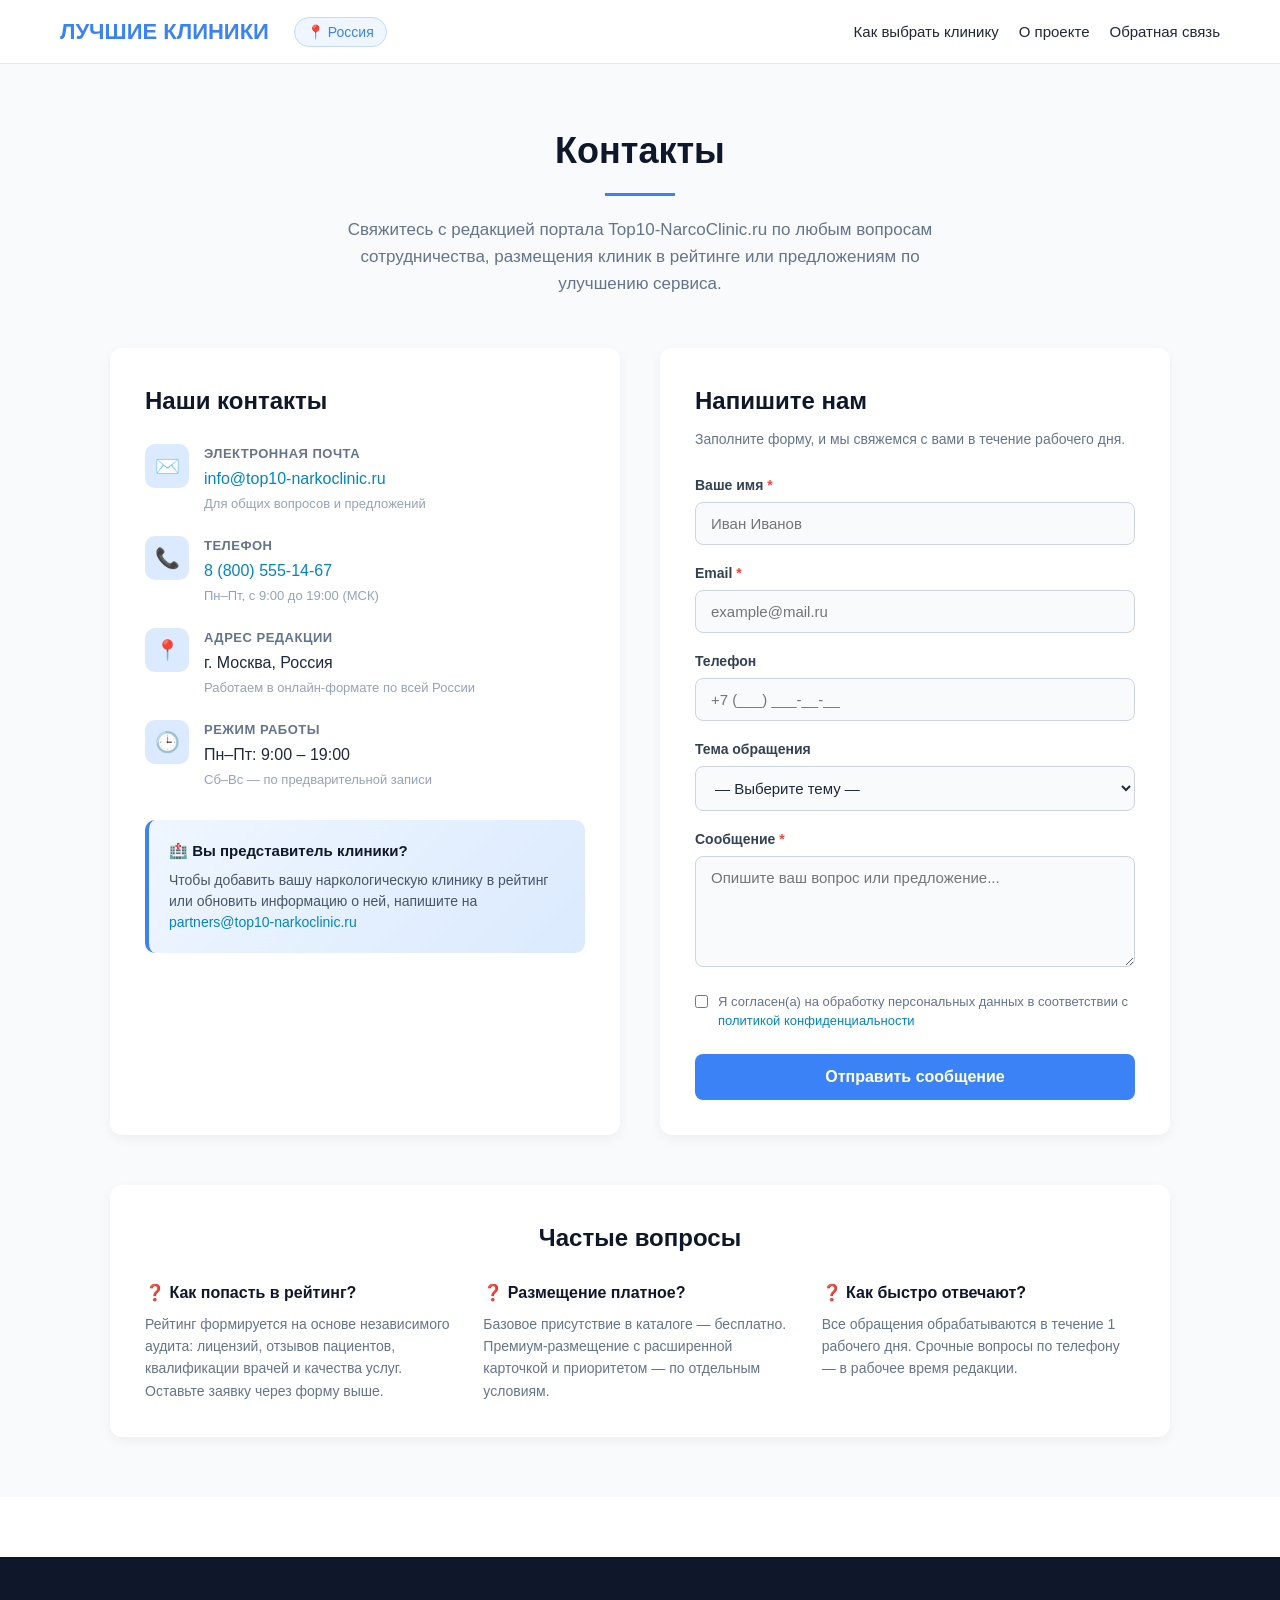
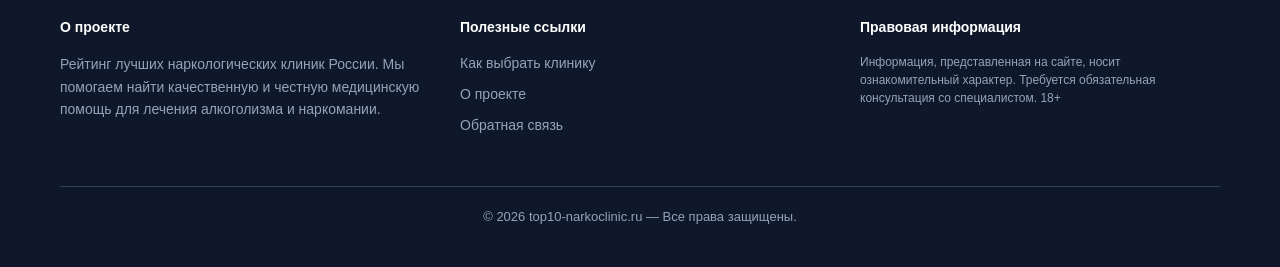
==== pages/contacts.html @ 5a18c391 "first commit" ====
<!DOCTYPE html>
<html lang="ru">

<head>
    <meta charset="UTF-8">
    <meta name="viewport" content="width=device-width, initial-scale=1, maximum-scale=1, user-scalable=0" />
    <link rel="canonical" href="https://top10-narkoclinic.ru/">
    <meta name="description"
        content="Ежегодно обновляемый независимый рейтинг наркологических центров и клиник в Москве. Честные оценки экспертов, реальные отзывы пациентов и актуальные цены на лечение зависимостей на портале Лучшие клиники.">
    <title>Рейтинг наркологических клиник России 2026: ТОП лучших центров на top10-narkoclinic.ru</title>
    <meta name="keywords"
        content="рейтинг наркологических клиник, лучшие наркологические центры, наркология россия отзывы цены">
    <link rel="apple-touch-icon" sizes="180x180" href="/assets/img/favicon/apple-touch-icon.png">
    <link rel="icon" type="image/png" sizes="32x32" href="/assets/img/favicon/favicon-32x32.png">
    <link rel="icon" type="image/png" sizes="16x16" href="/assets/img/favicon/favicon-16x16.png">
    <link rel="stylesheet" href="../style.css">

    <meta name="robots" content="noindex, nofollow" />
</head>

<body>

    <header class="header">
        <div class="header__wrapper">
            <div class="header__container">
                <a class="header__logo logo" href="../index.html">
                    <span class="logo__text"
                        style="font-weight: 800; text-transform: uppercase; color: #3b82f6; font-size: 22px;">Лучшие
                        Клиники</span>
                </a>
                <button class="header__city-button city__button">
                    <span>📍 Россия</span>
                </button>
            </div>
            <div class="header__menu">
                <nav class="header__links">
                    <ul class="header__links-list">
                        <li><a href="./kak-vibrat-kliniky.html">Как выбрать клинику</a></li>
                        <li><a href="./o-nas.html">О проекте</a></li>
                        <li><a href="./contacts.html">Обратная связь</a></li>
                    </ul>
                </nav>

            </div>
        </div>
    </header>


    <section style="padding: 60px 0; background-color: #f8fafc; font-family: sans-serif; color: #1e293b;">
        <div style="max-width: 1100px; margin: 0 auto; padding: 0 20px;">

            <!-- Заголовок страницы -->
            <div style="text-align: center; margin-bottom: 50px;">
                <h1 style="font-size: 36px; font-weight: 700; color: #0f172a; margin: 0 0 15px 0;">
                    Контакты
                </h1>
                <div style="width: 70px; height: 3px; background-color: #3b82f6; margin: 0 auto 20px;"></div>
                <p style="font-size: 17px; color: #64748b; max-width: 650px; margin: 0 auto; line-height: 1.6;">
                    Свяжитесь с редакцией портала Top10-NarcoClinic.ru по любым вопросам сотрудничества, размещения
                    клиник в
                    рейтинге или предложениям по улучшению сервиса.
                </p>
            </div>

            <div style="display: flex; flex-wrap: wrap; gap: 40px; align-items: stretch;">

                <!-- Левая колонка: контактная информация -->
                <div
                    style="flex: 1; min-width: 300px; background-color: #ffffff; border-radius: 12px; padding: 35px; box-shadow: 0 4px 12px rgba(0,0,0,0.05);">
                    <h2 style="font-size: 24px; font-weight: 700; color: #0f172a; margin: 0 0 25px 0;">
                        Наши контакты
                    </h2>

                    <div style="display: flex; flex-direction: column; gap: 22px;">

                        <!-- Email -->
                        <div style="display: flex; align-items: flex-start; gap: 15px;">
                            <div
                                style="flex: 0 0 44px; width: 44px; height: 44px; background-color: #dbeafe; border-radius: 10px; display: flex; align-items: center; justify-content: center; font-size: 20px;">
                                ✉️
                            </div>
                            <div>
                                <div
                                    style="font-size: 13px; color: #64748b; text-transform: uppercase; letter-spacing: 0.5px; margin-bottom: 4px; font-weight: 600;">
                                    Электронная почта
                                </div>
                                <a href="mailto:info@top10-narkoclinic.ru"
                                    style="color: #0284c7; text-decoration: none; font-size: 16px; font-weight: 500;">
                                    info@top10-narkoclinic.ru
                                </a>
                                <div style="font-size: 13px; color: #94a3b8; margin-top: 3px;">
                                    Для общих вопросов и предложений
                                </div>
                            </div>
                        </div>

                        <!-- Телефон -->
                        <div style="display: flex; align-items: flex-start; gap: 15px;">
                            <div
                                style="flex: 0 0 44px; width: 44px; height: 44px; background-color: #dbeafe; border-radius: 10px; display: flex; align-items: center; justify-content: center; font-size: 20px;">
                                📞
                            </div>
                            <div>
                                <div
                                    style="font-size: 13px; color: #64748b; text-transform: uppercase; letter-spacing: 0.5px; margin-bottom: 4px; font-weight: 600;">
                                    Телефон
                                </div>
                                <a href="tel:+78005551467"
                                    style="color: #0284c7; text-decoration: none; font-size: 16px; font-weight: 500;">
                                    8 (800) 555-14-67
                                </a>
                                <div style="font-size: 13px; color: #94a3b8; margin-top: 3px;">
                                    Пн–Пт, с 9:00 до 19:00 (МСК)
                                </div>
                            </div>
                        </div>

                        <!-- Адрес -->
                        <div style="display: flex; align-items: flex-start; gap: 15px;">
                            <div
                                style="flex: 0 0 44px; width: 44px; height: 44px; background-color: #dbeafe; border-radius: 10px; display: flex; align-items: center; justify-content: center; font-size: 20px;">
                                📍
                            </div>
                            <div>
                                <div
                                    style="font-size: 13px; color: #64748b; text-transform: uppercase; letter-spacing: 0.5px; margin-bottom: 4px; font-weight: 600;">
                                    Адрес редакции
                                </div>
                                <div style="color: #1e293b; font-size: 16px; font-weight: 500;">
                                    г. Москва, Россия
                                </div>
                                <div style="font-size: 13px; color: #94a3b8; margin-top: 3px;">
                                    Работаем в онлайн-формате по всей России
                                </div>
                            </div>
                        </div>

                        <!-- Режим работы -->
                        <div style="display: flex; align-items: flex-start; gap: 15px;">
                            <div
                                style="flex: 0 0 44px; width: 44px; height: 44px; background-color: #dbeafe; border-radius: 10px; display: flex; align-items: center; justify-content: center; font-size: 20px;">
                                🕒
                            </div>
                            <div>
                                <div
                                    style="font-size: 13px; color: #64748b; text-transform: uppercase; letter-spacing: 0.5px; margin-bottom: 4px; font-weight: 600;">
                                    Режим работы
                                </div>
                                <div style="color: #1e293b; font-size: 16px; font-weight: 500;">
                                    Пн–Пт: 9:00 – 19:00
                                </div>
                                <div style="font-size: 13px; color: #94a3b8; margin-top: 3px;">
                                    Сб–Вс — по предварительной записи
                                </div>
                            </div>
                        </div>

                    </div>

                    <!-- Блок для клиник -->
                    <div
                        style="margin-top: 30px; padding: 20px; background: linear-gradient(135deg, #eff6ff 0%, #dbeafe 100%); border-radius: 10px; border-left: 4px solid #3b82f6;">
                        <div style="font-size: 15px; font-weight: 600; color: #0f172a; margin-bottom: 8px;">
                            🏥 Вы представитель клиники?
                        </div>
                        <p style="font-size: 14px; color: #475569; margin: 0; line-height: 1.5;">
                            Чтобы добавить вашу наркологическую клинику в рейтинг или обновить информацию о ней,
                            напишите на
                            <a href="mailto:partners@top10-narkoclinic.ru"
                                style="color: #0284c7; text-decoration: none; font-weight: 500;">
                                partners@top10-narkoclinic.ru
                            </a>
                        </p>
                    </div>
                </div>

                <!-- Правая колонка: форма обратной связи -->
                <div
                    style="flex: 1; min-width: 300px; background-color: #ffffff; border-radius: 12px; padding: 35px; box-shadow: 0 4px 12px rgba(0,0,0,0.05);">
                    <h2 style="font-size: 24px; font-weight: 700; color: #0f172a; margin: 0 0 10px 0;">
                        Напишите нам
                    </h2>
                    <p style="font-size: 14px; color: #64748b; margin: 0 0 25px 0; line-height: 1.5;">
                        Заполните форму, и мы свяжемся с вами в течение рабочего дня.
                    </p>

                    <form action="#" method="post" style="display: flex; flex-direction: column; gap: 18px;">

                        <!-- Имя -->
                        <div>
                            <label for="contact-name"
                                style="display: block; font-size: 14px; font-weight: 600; color: #334155; margin-bottom: 6px;">
                                Ваше имя <span style="color: #ef4444;">*</span>
                            </label>
                            <input type="text" id="contact-name" name="name" required placeholder="Иван Иванов"
                                style="width: 100%; padding: 12px 15px; font-size: 15px; border: 1px solid #cbd5e1; border-radius: 8px; background-color: #f8fafc; color: #1e293b; outline: none; box-sizing: border-box; transition: border-color 0.2s;"
                                onfocus="this.style.borderColor='#3b82f6'; this.style.backgroundColor='#ffffff';"
                                onblur="this.style.borderColor='#cbd5e1'; this.style.backgroundColor='#f8fafc';">
                        </div>

                        <!-- Email -->
                        <div>
                            <label for="contact-email"
                                style="display: block; font-size: 14px; font-weight: 600; color: #334155; margin-bottom: 6px;">
                                Email <span style="color: #ef4444;">*</span>
                            </label>
                            <input type="email" id="contact-email" name="email" required placeholder="example@mail.ru"
                                style="width: 100%; padding: 12px 15px; font-size: 15px; border: 1px solid #cbd5e1; border-radius: 8px; background-color: #f8fafc; color: #1e293b; outline: none; box-sizing: border-box; transition: border-color 0.2s;"
                                onfocus="this.style.borderColor='#3b82f6'; this.style.backgroundColor='#ffffff';"
                                onblur="this.style.borderColor='#cbd5e1'; this.style.backgroundColor='#f8fafc';">
                        </div>

                        <!-- Телефон -->
                        <div>
                            <label for="contact-phone"
                                style="display: block; font-size: 14px; font-weight: 600; color: #334155; margin-bottom: 6px;">
                                Телефон
                            </label>
                            <input type="tel" id="contact-phone" name="phone" placeholder="+7 (___) ___-__-__"
                                style="width: 100%; padding: 12px 15px; font-size: 15px; border: 1px solid #cbd5e1; border-radius: 8px; background-color: #f8fafc; color: #1e293b; outline: none; box-sizing: border-box; transition: border-color 0.2s;"
                                onfocus="this.style.borderColor='#3b82f6'; this.style.backgroundColor='#ffffff';"
                                onblur="this.style.borderColor='#cbd5e1'; this.style.backgroundColor='#f8fafc';">
                        </div>

                        <!-- Тема -->
                        <div>
                            <label for="contact-subject"
                                style="display: block; font-size: 14px; font-weight: 600; color: #334155; margin-bottom: 6px;">
                                Тема обращения
                            </label>
                            <select id="contact-subject" name="subject"
                                style="width: 100%; padding: 12px 15px; font-size: 15px; border: 1px solid #cbd5e1; border-radius: 8px; background-color: #f8fafc; color: #1e293b; outline: none; box-sizing: border-box; cursor: pointer;">
                                <option value="">— Выберите тему —</option>
                                <option value="general">Общий вопрос</option>
                                <option value="clinic">Добавление клиники в рейтинг</option>
                                <option value="update">Обновление информации о клинике</option>
                                <option value="advertising">Реклама и сотрудничество</option>
                                <option value="complaint">Жалоба / ошибка на сайте</option>
                            </select>
                        </div>

                        <!-- Сообщение -->
                        <div>
                            <label for="contact-message"
                                style="display: block; font-size: 14px; font-weight: 600; color: #334155; margin-bottom: 6px;">
                                Сообщение <span style="color: #ef4444;">*</span>
                            </label>
                            <textarea id="contact-message" name="message" required rows="5"
                                placeholder="Опишите ваш вопрос или предложение..."
                                style="width: 100%; padding: 12px 15px; font-size: 15px; border: 1px solid #cbd5e1; border-radius: 8px; background-color: #f8fafc; color: #1e293b; outline: none; box-sizing: border-box; resize: vertical; font-family: inherit; transition: border-color 0.2s;"
                                onfocus="this.style.borderColor='#3b82f6'; this.style.backgroundColor='#ffffff';"
                                onblur="this.style.borderColor='#cbd5e1'; this.style.backgroundColor='#f8fafc';"></textarea>
                        </div>

                        <!-- Согласие -->
                        <label
                            style="display: flex; align-items: flex-start; gap: 10px; font-size: 13px; color: #64748b; line-height: 1.5; cursor: pointer;">
                            <input type="checkbox" required
                                style="margin-top: 3px; cursor: pointer; accent-color: #3b82f6;">
                            <span>
                                Я согласен(а) на обработку персональных данных в соответствии с
                                <a href="/privacy-policy/" style="color: #0284c7; text-decoration: none;">политикой
                                    конфиденциальности</a>
                            </span>
                        </label>

                        <!-- Кнопка отправки -->
                        <button type="submit"
                            style="padding: 14px 25px; background-color: #3b82f6; color: #ffffff; font-size: 16px; font-weight: 600; border: none; border-radius: 8px; cursor: pointer; transition: background-color 0.2s; margin-top: 5px;"
                            onmouseover="this.style.backgroundColor='#2563eb';"
                            onmouseout="this.style.backgroundColor='#3b82f6';">
                            Отправить сообщение
                        </button>

                    </form>
                </div>

            </div>

            <!-- FAQ-блок (небольшой) -->
            <div
                style="margin-top: 50px; background-color: #ffffff; border-radius: 12px; padding: 35px; box-shadow: 0 4px 12px rgba(0,0,0,0.05);">
                <h2 style="font-size: 24px; font-weight: 700; color: #0f172a; margin: 0 0 25px 0; text-align: center;">
                    Частые вопросы
                </h2>
                <div style="display: grid; grid-template-columns: repeat(auto-fit, minmax(280px, 1fr)); gap: 25px;">

                    <div>
                        <div style="font-size: 16px; font-weight: 600; color: #0f172a; margin-bottom: 8px;">
                            ❓ Как попасть в рейтинг?
                        </div>
                        <p style="font-size: 14px; color: #64748b; margin: 0; line-height: 1.6;">
                            Рейтинг формируется на основе независимого аудита: лицензий, отзывов пациентов, квалификации
                            врачей и качества услуг. Оставьте заявку через форму выше.
                        </p>
                    </div>

                    <div>
                        <div style="font-size: 16px; font-weight: 600; color: #0f172a; margin-bottom: 8px;">
                            ❓ Размещение платное?
                        </div>
                        <p style="font-size: 14px; color: #64748b; margin: 0; line-height: 1.6;">
                            Базовое присутствие в каталоге — бесплатно. Премиум-размещение с расширенной карточкой и
                            приоритетом — по отдельным условиям.
                        </p>
                    </div>

                    <div>
                        <div style="font-size: 16px; font-weight: 600; color: #0f172a; margin-bottom: 8px;">
                            ❓ Как быстро отвечают?
                        </div>
                        <p style="font-size: 14px; color: #64748b; margin: 0; line-height: 1.6;">
                            Все обращения обрабатываются в течение 1 рабочего дня. Срочные вопросы по телефону — в
                            рабочее
                            время редакции.
                        </p>
                    </div>

                </div>
            </div>

        </div>
    </section>




















    <footer class="footer">
        <div class="container">
            <div class="footer-grid">
                <div>
                    <h4>О проекте</h4>
                    <p style="line-height: 1.6;">Рейтинг лучших наркологических клиник России. Мы помогаем найти
                        качественную и честную медицинскую помощь для лечения алкоголизма и наркомании.</p>
                </div>
                <div>
                    <h4>Полезные ссылки</h4>
                    <ul>
                        <li><a href="./pages/kak-vibrat-kliniky.html">Как выбрать клинику</a></li>
                        <li><a href="./pages/o-nas.html">О проекте</a></li>
                        <li><a href="./pages/contacts.html">Обратная связь</a></li>
                    </ul>
                </div>
                <div>
                    <h4>Правовая информация</h4>
                    <p style="font-size: 12px; line-height: 1.5;">Информация, представленная на сайте, носит
                        ознакомительный
                        характер. Требуется обязательная консультация со специалистом. 18+</p>
                </div>
            </div>
            <div
                style="border-top: 1px solid #334155; margin-top: 40px; padding-top: 20px; text-align: center; font-size: 13px;">
                <p>© 2026 top10-narkoclinic.ru — Все права защищены.</p>
            </div>
        </div>
    </footer>

    <script src="./scripts/main.js" type="module"></script>

</body>

</html>
---- style.css ----
@import url(./css/heder.css);
@import url(./css/footer.css);
@import url(./css/главная.css);
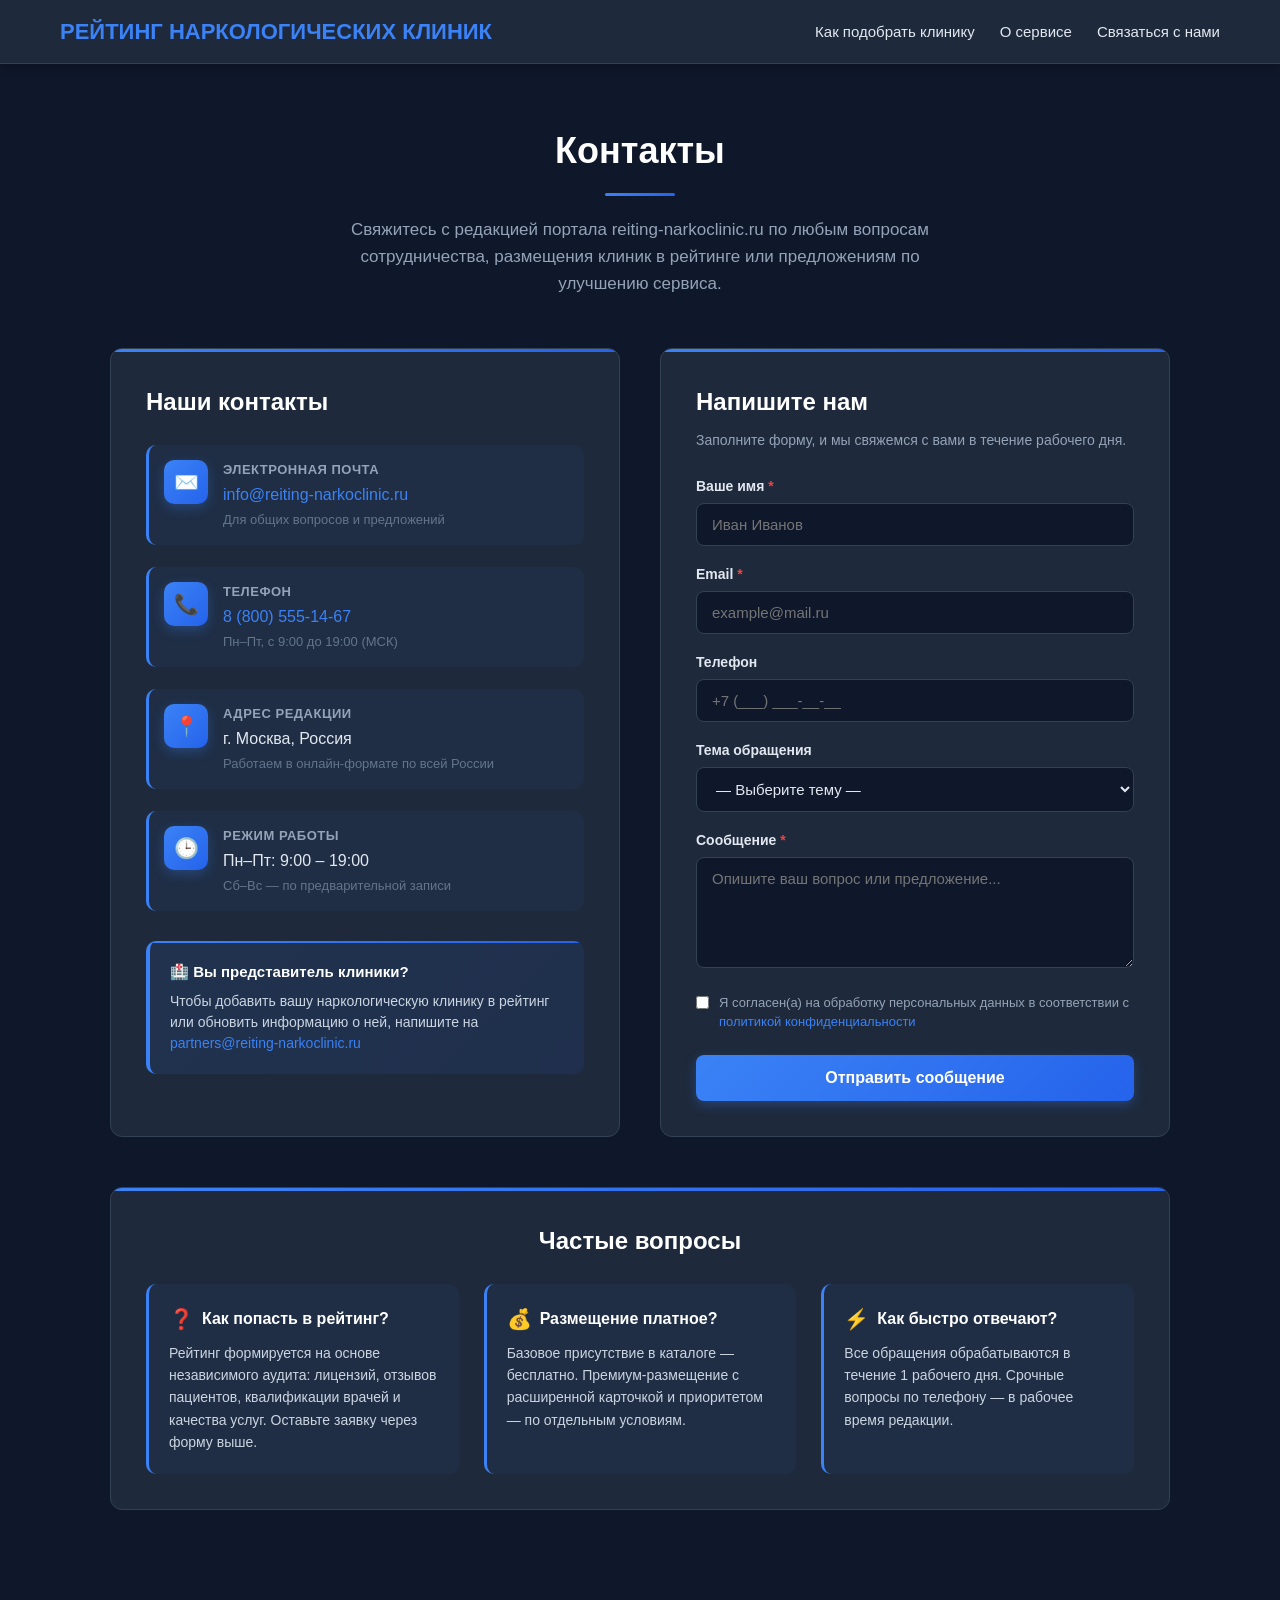
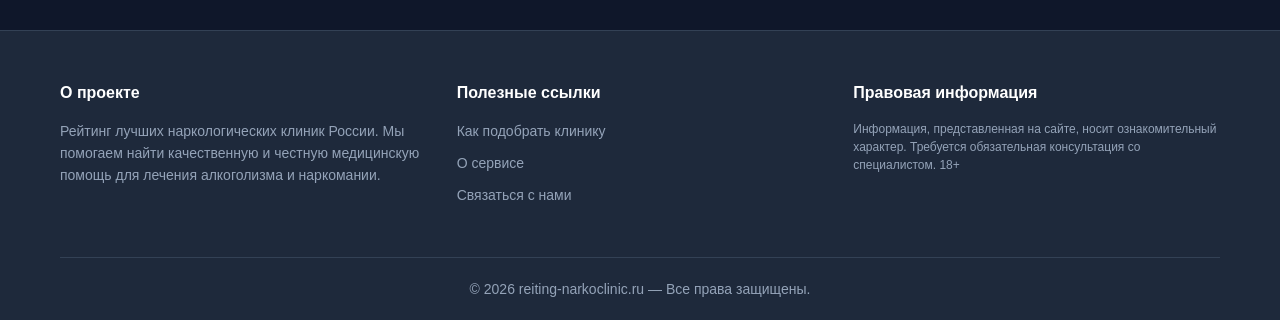
==== commit f204c44c: "изменения" ====
--- a/pages/contacts.html
+++ b/pages/contacts.html
@@ -4,10 +4,10 @@
 <head>
     <meta charset="UTF-8">
     <meta name="viewport" content="width=device-width, initial-scale=1, maximum-scale=1, user-scalable=0" />
-    <link rel="canonical" href="https://top10-narkoclinic.ru/">
+    <link rel="canonical" href="https://reiting-narkoclinic.ru/">
     <meta name="description"
         content="Ежегодно обновляемый независимый рейтинг наркологических центров и клиник в Москве. Честные оценки экспертов, реальные отзывы пациентов и актуальные цены на лечение зависимостей на портале Лучшие клиники.">
-    <title>Рейтинг наркологических клиник России 2026: ТОП лучших центров на top10-narkoclinic.ru</title>
+    <title>Рейтинг наркологических клиник России 2026: ТОП лучших центров на reiting-narkoclinic.ru</title>
     <meta name="keywords"
         content="рейтинг наркологических клиник, лучшие наркологические центры, наркология россия отзывы цены">
     <link rel="apple-touch-icon" sizes="180x180" href="/assets/img/favicon/apple-touch-icon.png">
@@ -25,40 +25,39 @@
             <div class="header__container">
                 <a class="header__logo logo" href="../index.html">
                     <span class="logo__text"
-                        style="font-weight: 800; text-transform: uppercase; color: #3b82f6; font-size: 22px;">Лучшие
-                        Клиники</span>
+                        style="font-weight: 800; text-transform: uppercase; color: #3b82f6; font-size: 22px;">
+                        Рейтинг наркологических клиник
+                    </span>
                 </a>
-                <button class="header__city-button city__button">
-                    <span>📍 Россия</span>
-                </button>
+
             </div>
             <div class="header__menu">
                 <nav class="header__links">
                     <ul class="header__links-list">
-                        <li><a href="./kak-vibrat-kliniky.html">Как выбрать клинику</a></li>
-                        <li><a href="./o-nas.html">О проекте</a></li>
-                        <li><a href="./contacts.html">Обратная связь</a></li>
+                        <li><a href="./kak-podobrat-kliniky.html">Как подобрать клинику</a></li>
+                        <li><a href="./o-servise.html">О сервисе</a></li>
+                        <li><a href="./contacts.html">Связаться с нами</a></li>
                     </ul>
                 </nav>
-
             </div>
         </div>
     </header>
 
 
-    <section style="padding: 60px 0; background-color: #f8fafc; font-family: sans-serif; color: #1e293b;">
+    <section style="padding: 60px 0; background-color: #0f172a; font-family: sans-serif; color: #e2e8f0;">
         <div style="max-width: 1100px; margin: 0 auto; padding: 0 20px;">
 
             <!-- Заголовок страницы -->
             <div style="text-align: center; margin-bottom: 50px;">
-                <h1 style="font-size: 36px; font-weight: 700; color: #0f172a; margin: 0 0 15px 0;">
+                <h1 style="font-size: 36px; font-weight: 700; color: #ffffff; margin: 0 0 15px 0;">
                     Контакты
                 </h1>
-                <div style="width: 70px; height: 3px; background-color: #3b82f6; margin: 0 auto 20px;"></div>
-                <p style="font-size: 17px; color: #64748b; max-width: 650px; margin: 0 auto; line-height: 1.6;">
-                    Свяжитесь с редакцией портала Top10-NarcoClinic.ru по любым вопросам сотрудничества, размещения
-                    клиник в
-                    рейтинге или предложениям по улучшению сервиса.
+                <div
+                    style="width: 70px; height: 3px; background: linear-gradient(90deg, #3b82f6, #2563eb); margin: 0 auto 20px; border-radius: 2px;">
+                </div>
+                <p style="font-size: 17px; color: #94a3b8; max-width: 650px; margin: 0 auto; line-height: 1.6;">
+                    Свяжитесь с редакцией портала reiting-narkoclinic.ru по любым вопросам сотрудничества, размещения
+                    клиник в рейтинге или предложениям по улучшению сервиса.
                 </p>
             </div>
 
@@ -66,90 +65,104 @@
 
                 <!-- Левая колонка: контактная информация -->
                 <div
-                    style="flex: 1; min-width: 300px; background-color: #ffffff; border-radius: 12px; padding: 35px; box-shadow: 0 4px 12px rgba(0,0,0,0.05);">
-                    <h2 style="font-size: 24px; font-weight: 700; color: #0f172a; margin: 0 0 25px 0;">
+                    style="flex: 1; min-width: 300px; background-color: #1e293b; border-radius: 12px; padding: 35px; border: 1px solid #334155; position: relative; overflow: hidden;">
+                    <div
+                        style="position: absolute; top: 0; left: 0; right: 0; height: 3px; background: linear-gradient(90deg, #3b82f6, #2563eb);">
+                    </div>
+
+                    <h2 style="font-size: 24px; font-weight: 700; color: #ffffff; margin: 0 0 25px 0;">
                         Наши контакты
                     </h2>
 
                     <div style="display: flex; flex-direction: column; gap: 22px;">
 
                         <!-- Email -->
-                        <div style="display: flex; align-items: flex-start; gap: 15px;">
+                        <div style="display: flex; align-items: flex-start; gap: 15px; padding: 15px; background: rgba(59, 130, 246, 0.05); border-radius: 10px; border-left: 3px solid #3b82f6; transition: all 0.3s;"
+                            onmouseover="this.style.background='rgba(59, 130, 246, 0.1)'; this.style.transform='translateX(5px)';"
+                            onmouseout="this.style.background='rgba(59, 130, 246, 0.05)'; this.style.transform='translateX(0)';">
                             <div
-                                style="flex: 0 0 44px; width: 44px; height: 44px; background-color: #dbeafe; border-radius: 10px; display: flex; align-items: center; justify-content: center; font-size: 20px;">
+                                style="flex: 0 0 44px; width: 44px; height: 44px; background: linear-gradient(135deg, #3b82f6, #2563eb); border-radius: 10px; display: flex; align-items: center; justify-content: center; font-size: 20px; box-shadow: 0 4px 12px rgba(59, 130, 246, 0.3);">
                                 ✉️
                             </div>
                             <div>
                                 <div
-                                    style="font-size: 13px; color: #64748b; text-transform: uppercase; letter-spacing: 0.5px; margin-bottom: 4px; font-weight: 600;">
+                                    style="font-size: 13px; color: #94a3b8; text-transform: uppercase; letter-spacing: 0.5px; margin-bottom: 4px; font-weight: 600;">
                                     Электронная почта
                                 </div>
-                                <a href="mailto:info@top10-narkoclinic.ru"
-                                    style="color: #0284c7; text-decoration: none; font-size: 16px; font-weight: 500;">
-                                    info@top10-narkoclinic.ru
+                                <a href="mailto:info@reiting-narkoclinic.ru"
+                                    style="color: #3b82f6; text-decoration: none; font-size: 16px; font-weight: 500; transition: color 0.2s;"
+                                    onmouseover="this.style.color='#60a5fa';" onmouseout="this.style.color='#3b82f6';">
+                                    info@reiting-narkoclinic.ru
                                 </a>
-                                <div style="font-size: 13px; color: #94a3b8; margin-top: 3px;">
+                                <div style="font-size: 13px; color: #64748b; margin-top: 3px;">
                                     Для общих вопросов и предложений
                                 </div>
                             </div>
                         </div>
 
                         <!-- Телефон -->
-                        <div style="display: flex; align-items: flex-start; gap: 15px;">
+                        <div style="display: flex; align-items: flex-start; gap: 15px; padding: 15px; background: rgba(59, 130, 246, 0.05); border-radius: 10px; border-left: 3px solid #3b82f6; transition: all 0.3s;"
+                            onmouseover="this.style.background='rgba(59, 130, 246, 0.1)'; this.style.transform='translateX(5px)';"
+                            onmouseout="this.style.background='rgba(59, 130, 246, 0.05)'; this.style.transform='translateX(0)';">
                             <div
-                                style="flex: 0 0 44px; width: 44px; height: 44px; background-color: #dbeafe; border-radius: 10px; display: flex; align-items: center; justify-content: center; font-size: 20px;">
+                                style="flex: 0 0 44px; width: 44px; height: 44px; background: linear-gradient(135deg, #3b82f6, #2563eb); border-radius: 10px; display: flex; align-items: center; justify-content: center; font-size: 20px; box-shadow: 0 4px 12px rgba(59, 130, 246, 0.3);">
                                 📞
                             </div>
                             <div>
                                 <div
-                                    style="font-size: 13px; color: #64748b; text-transform: uppercase; letter-spacing: 0.5px; margin-bottom: 4px; font-weight: 600;">
+                                    style="font-size: 13px; color: #94a3b8; text-transform: uppercase; letter-spacing: 0.5px; margin-bottom: 4px; font-weight: 600;">
                                     Телефон
                                 </div>
                                 <a href="tel:+78005551467"
-                                    style="color: #0284c7; text-decoration: none; font-size: 16px; font-weight: 500;">
+                                    style="color: #3b82f6; text-decoration: none; font-size: 16px; font-weight: 500; transition: color 0.2s;"
+                                    onmouseover="this.style.color='#60a5fa';" onmouseout="this.style.color='#3b82f6';">
                                     8 (800) 555-14-67
                                 </a>
-                                <div style="font-size: 13px; color: #94a3b8; margin-top: 3px;">
+                                <div style="font-size: 13px; color: #64748b; margin-top: 3px;">
                                     Пн–Пт, с 9:00 до 19:00 (МСК)
                                 </div>
                             </div>
                         </div>
 
                         <!-- Адрес -->
-                        <div style="display: flex; align-items: flex-start; gap: 15px;">
+                        <div style="display: flex; align-items: flex-start; gap: 15px; padding: 15px; background: rgba(59, 130, 246, 0.05); border-radius: 10px; border-left: 3px solid #3b82f6; transition: all 0.3s;"
+                            onmouseover="this.style.background='rgba(59, 130, 246, 0.1)'; this.style.transform='translateX(5px)';"
+                            onmouseout="this.style.background='rgba(59, 130, 246, 0.05)'; this.style.transform='translateX(0)';">
                             <div
-                                style="flex: 0 0 44px; width: 44px; height: 44px; background-color: #dbeafe; border-radius: 10px; display: flex; align-items: center; justify-content: center; font-size: 20px;">
+                                style="flex: 0 0 44px; width: 44px; height: 44px; background: linear-gradient(135deg, #3b82f6, #2563eb); border-radius: 10px; display: flex; align-items: center; justify-content: center; font-size: 20px; box-shadow: 0 4px 12px rgba(59, 130, 246, 0.3);">
                                 📍
                             </div>
                             <div>
                                 <div
-                                    style="font-size: 13px; color: #64748b; text-transform: uppercase; letter-spacing: 0.5px; margin-bottom: 4px; font-weight: 600;">
+                                    style="font-size: 13px; color: #94a3b8; text-transform: uppercase; letter-spacing: 0.5px; margin-bottom: 4px; font-weight: 600;">
                                     Адрес редакции
                                 </div>
-                                <div style="color: #1e293b; font-size: 16px; font-weight: 500;">
+                                <div style="color: #e2e8f0; font-size: 16px; font-weight: 500;">
                                     г. Москва, Россия
                                 </div>
-                                <div style="font-size: 13px; color: #94a3b8; margin-top: 3px;">
+                                <div style="font-size: 13px; color: #64748b; margin-top: 3px;">
                                     Работаем в онлайн-формате по всей России
                                 </div>
                             </div>
                         </div>
 
                         <!-- Режим работы -->
-                        <div style="display: flex; align-items: flex-start; gap: 15px;">
+                        <div style="display: flex; align-items: flex-start; gap: 15px; padding: 15px; background: rgba(59, 130, 246, 0.05); border-radius: 10px; border-left: 3px solid #3b82f6; transition: all 0.3s;"
+                            onmouseover="this.style.background='rgba(59, 130, 246, 0.1)'; this.style.transform='translateX(5px)';"
+                            onmouseout="this.style.background='rgba(59, 130, 246, 0.05)'; this.style.transform='translateX(0)';">
                             <div
-                                style="flex: 0 0 44px; width: 44px; height: 44px; background-color: #dbeafe; border-radius: 10px; display: flex; align-items: center; justify-content: center; font-size: 20px;">
+                                style="flex: 0 0 44px; width: 44px; height: 44px; background: linear-gradient(135deg, #3b82f6, #2563eb); border-radius: 10px; display: flex; align-items: center; justify-content: center; font-size: 20px; box-shadow: 0 4px 12px rgba(59, 130, 246, 0.3);">
                                 🕒
                             </div>
                             <div>
                                 <div
-                                    style="font-size: 13px; color: #64748b; text-transform: uppercase; letter-spacing: 0.5px; margin-bottom: 4px; font-weight: 600;">
+                                    style="font-size: 13px; color: #94a3b8; text-transform: uppercase; letter-spacing: 0.5px; margin-bottom: 4px; font-weight: 600;">
                                     Режим работы
                                 </div>
-                                <div style="color: #1e293b; font-size: 16px; font-weight: 500;">
+                                <div style="color: #e2e8f0; font-size: 16px; font-weight: 500;">
                                     Пн–Пт: 9:00 – 19:00
                                 </div>
-                                <div style="font-size: 13px; color: #94a3b8; margin-top: 3px;">
+                                <div style="font-size: 13px; color: #64748b; margin-top: 3px;">
                                     Сб–Вс — по предварительной записи
                                 </div>
                             </div>
@@ -159,16 +172,20 @@
 
                     <!-- Блок для клиник -->
                     <div
-                        style="margin-top: 30px; padding: 20px; background: linear-gradient(135deg, #eff6ff 0%, #dbeafe 100%); border-radius: 10px; border-left: 4px solid #3b82f6;">
-                        <div style="font-size: 15px; font-weight: 600; color: #0f172a; margin-bottom: 8px;">
+                        style="margin-top: 30px; padding: 20px; background: linear-gradient(135deg, rgba(59, 130, 246, 0.1) 0%, rgba(37, 99, 235, 0.1) 100%); border-radius: 10px; border-left: 4px solid #3b82f6; position: relative; overflow: hidden;">
+                        <div
+                            style="position: absolute; top: 0; left: 0; right: 0; height: 2px; background: linear-gradient(90deg, #3b82f6, #2563eb);">
+                        </div>
+                        <div style="font-size: 15px; font-weight: 600; color: #ffffff; margin-bottom: 8px;">
                             🏥 Вы представитель клиники?
                         </div>
-                        <p style="font-size: 14px; color: #475569; margin: 0; line-height: 1.5;">
+                        <p style="font-size: 14px; color: #cbd5e1; margin: 0; line-height: 1.5;">
                             Чтобы добавить вашу наркологическую клинику в рейтинг или обновить информацию о ней,
                             напишите на
-                            <a href="mailto:partners@top10-narkoclinic.ru"
-                                style="color: #0284c7; text-decoration: none; font-weight: 500;">
-                                partners@top10-narkoclinic.ru
+                            <a href="mailto:partners@reiting-narkoclinic.ru"
+                                style="color: #3b82f6; text-decoration: none; font-weight: 500; transition: color 0.2s;"
+                                onmouseover="this.style.color='#60a5fa';" onmouseout="this.style.color='#3b82f6';">
+                                partners@reiting-narkoclinic.ru
                             </a>
                         </p>
                     </div>
@@ -176,11 +193,15 @@
 
                 <!-- Правая колонка: форма обратной связи -->
                 <div
-                    style="flex: 1; min-width: 300px; background-color: #ffffff; border-radius: 12px; padding: 35px; box-shadow: 0 4px 12px rgba(0,0,0,0.05);">
-                    <h2 style="font-size: 24px; font-weight: 700; color: #0f172a; margin: 0 0 10px 0;">
+                    style="flex: 1; min-width: 300px; background-color: #1e293b; border-radius: 12px; padding: 35px; border: 1px solid #334155; position: relative; overflow: hidden;">
+                    <div
+                        style="position: absolute; top: 0; left: 0; right: 0; height: 3px; background: linear-gradient(90deg, #3b82f6, #2563eb);">
+                    </div>
+
+                    <h2 style="font-size: 24px; font-weight: 700; color: #ffffff; margin: 0 0 10px 0;">
                         Напишите нам
                     </h2>
-                    <p style="font-size: 14px; color: #64748b; margin: 0 0 25px 0; line-height: 1.5;">
+                    <p style="font-size: 14px; color: #94a3b8; margin: 0 0 25px 0; line-height: 1.5;">
                         Заполните форму, и мы свяжемся с вами в течение рабочего дня.
                     </p>
 
@@ -189,47 +210,48 @@
                         <!-- Имя -->
                         <div>
                             <label for="contact-name"
-                                style="display: block; font-size: 14px; font-weight: 600; color: #334155; margin-bottom: 6px;">
+                                style="display: block; font-size: 14px; font-weight: 600; color: #e2e8f0; margin-bottom: 6px;">
                                 Ваше имя <span style="color: #ef4444;">*</span>
                             </label>
                             <input type="text" id="contact-name" name="name" required placeholder="Иван Иванов"
-                                style="width: 100%; padding: 12px 15px; font-size: 15px; border: 1px solid #cbd5e1; border-radius: 8px; background-color: #f8fafc; color: #1e293b; outline: none; box-sizing: border-box; transition: border-color 0.2s;"
-                                onfocus="this.style.borderColor='#3b82f6'; this.style.backgroundColor='#ffffff';"
-                                onblur="this.style.borderColor='#cbd5e1'; this.style.backgroundColor='#f8fafc';">
+                                style="width: 100%; padding: 12px 15px; font-size: 15px; border: 1px solid #334155; border-radius: 8px; background-color: #0f172a; color: #e2e8f0; outline: none; box-sizing: border-box; transition: all 0.2s;"
+                                onfocus="this.style.borderColor='#3b82f6'; this.style.boxShadow='0 0 0 3px rgba(59, 130, 246, 0.1)';"
+                                onblur="this.style.borderColor='#334155'; this.style.boxShadow='none';">
                         </div>
 
                         <!-- Email -->
                         <div>
                             <label for="contact-email"
-                                style="display: block; font-size: 14px; font-weight: 600; color: #334155; margin-bottom: 6px;">
+                                style="display: block; font-size: 14px; font-weight: 600; color: #e2e8f0; margin-bottom: 6px;">
                                 Email <span style="color: #ef4444;">*</span>
                             </label>
                             <input type="email" id="contact-email" name="email" required placeholder="example@mail.ru"
-                                style="width: 100%; padding: 12px 15px; font-size: 15px; border: 1px solid #cbd5e1; border-radius: 8px; background-color: #f8fafc; color: #1e293b; outline: none; box-sizing: border-box; transition: border-color 0.2s;"
-                                onfocus="this.style.borderColor='#3b82f6'; this.style.backgroundColor='#ffffff';"
-                                onblur="this.style.borderColor='#cbd5e1'; this.style.backgroundColor='#f8fafc';">
+                                style="width: 100%; padding: 12px 15px; font-size: 15px; border: 1px solid #334155; border-radius: 8px; background-color: #0f172a; color: #e2e8f0; outline: none; box-sizing: border-box; transition: all 0.2s;"
+                                onfocus="this.style.borderColor='#3b82f6'; this.style.boxShadow='0 0 0 3px rgba(59, 130, 246, 0.1)';"
+                                onblur="this.style.borderColor='#334155'; this.style.boxShadow='none';">
                         </div>
 
                         <!-- Телефон -->
                         <div>
                             <label for="contact-phone"
-                                style="display: block; font-size: 14px; font-weight: 600; color: #334155; margin-bottom: 6px;">
+                                style="display: block; font-size: 14px; font-weight: 600; color: #e2e8f0; margin-bottom: 6px;">
                                 Телефон
                             </label>
                             <input type="tel" id="contact-phone" name="phone" placeholder="+7 (___) ___-__-__"
-                                style="width: 100%; padding: 12px 15px; font-size: 15px; border: 1px solid #cbd5e1; border-radius: 8px; background-color: #f8fafc; color: #1e293b; outline: none; box-sizing: border-box; transition: border-color 0.2s;"
-                                onfocus="this.style.borderColor='#3b82f6'; this.style.backgroundColor='#ffffff';"
-                                onblur="this.style.borderColor='#cbd5e1'; this.style.backgroundColor='#f8fafc';">
+                                style="width: 100%; padding: 12px 15px; font-size: 15px; border: 1px solid #334155; border-radius: 8px; background-color: #0f172a; color: #e2e8f0; outline: none; box-sizing: border-box; transition: all 0.2s;"
+                                onfocus="this.style.borderColor='#3b82f6'; this.style.boxShadow='0 0 0 3px rgba(59, 130, 246, 0.1)';"
+                                onblur="this.style.borderColor='#334155'; this.style.boxShadow='none';">
                         </div>
 
                         <!-- Тема -->
                         <div>
                             <label for="contact-subject"
-                                style="display: block; font-size: 14px; font-weight: 600; color: #334155; margin-bottom: 6px;">
+                                style="display: block; font-size: 14px; font-weight: 600; color: #e2e8f0; margin-bottom: 6px;">
                                 Тема обращения
                             </label>
                             <select id="contact-subject" name="subject"
-                                style="width: 100%; padding: 12px 15px; font-size: 15px; border: 1px solid #cbd5e1; border-radius: 8px; background-color: #f8fafc; color: #1e293b; outline: none; box-sizing: border-box; cursor: pointer;">
+                                style="width: 100%; padding: 12px 15px; font-size: 15px; border: 1px solid #334155; border-radius: 8px; background-color: #0f172a; color: #e2e8f0; outline: none; box-sizing: border-box; cursor: pointer; transition: all 0.2s;"
+                                onfocus="this.style.borderColor='#3b82f6';" onblur="this.style.borderColor='#334155';">
                                 <option value="">— Выберите тему —</option>
                                 <option value="general">Общий вопрос</option>
                                 <option value="clinic">Добавление клиники в рейтинг</option>
@@ -242,33 +264,35 @@
                         <!-- Сообщение -->
                         <div>
                             <label for="contact-message"
-                                style="display: block; font-size: 14px; font-weight: 600; color: #334155; margin-bottom: 6px;">
+                                style="display: block; font-size: 14px; font-weight: 600; color: #e2e8f0; margin-bottom: 6px;">
                                 Сообщение <span style="color: #ef4444;">*</span>
                             </label>
                             <textarea id="contact-message" name="message" required rows="5"
                                 placeholder="Опишите ваш вопрос или предложение..."
-                                style="width: 100%; padding: 12px 15px; font-size: 15px; border: 1px solid #cbd5e1; border-radius: 8px; background-color: #f8fafc; color: #1e293b; outline: none; box-sizing: border-box; resize: vertical; font-family: inherit; transition: border-color 0.2s;"
-                                onfocus="this.style.borderColor='#3b82f6'; this.style.backgroundColor='#ffffff';"
-                                onblur="this.style.borderColor='#cbd5e1'; this.style.backgroundColor='#f8fafc';"></textarea>
+                                style="width: 100%; padding: 12px 15px; font-size: 15px; border: 1px solid #334155; border-radius: 8px; background-color: #0f172a; color: #e2e8f0; outline: none; box-sizing: border-box; resize: vertical; font-family: inherit; transition: all 0.2s;"
+                                onfocus="this.style.borderColor='#3b82f6'; this.style.boxShadow='0 0 0 3px rgba(59, 130, 246, 0.1)';"
+                                onblur="this.style.borderColor='#334155'; this.style.boxShadow='none';"></textarea>
                         </div>
 
                         <!-- Согласие -->
                         <label
-                            style="display: flex; align-items: flex-start; gap: 10px; font-size: 13px; color: #64748b; line-height: 1.5; cursor: pointer;">
+                            style="display: flex; align-items: flex-start; gap: 10px; font-size: 13px; color: #94a3b8; line-height: 1.5; cursor: pointer;">
                             <input type="checkbox" required
                                 style="margin-top: 3px; cursor: pointer; accent-color: #3b82f6;">
                             <span>
                                 Я согласен(а) на обработку персональных данных в соответствии с
-                                <a href="/privacy-policy/" style="color: #0284c7; text-decoration: none;">политикой
-                                    конфиденциальности</a>
+                                <a href="/privacy-policy/"
+                                    style="color: #3b82f6; text-decoration: none; transition: color 0.2s;"
+                                    onmouseover="this.style.color='#60a5fa';"
+                                    onmouseout="this.style.color='#3b82f6';">политикой конфиденциальности</a>
                             </span>
                         </label>
 
                         <!-- Кнопка отправки -->
                         <button type="submit"
-                            style="padding: 14px 25px; background-color: #3b82f6; color: #ffffff; font-size: 16px; font-weight: 600; border: none; border-radius: 8px; cursor: pointer; transition: background-color 0.2s; margin-top: 5px;"
-                            onmouseover="this.style.backgroundColor='#2563eb';"
-                            onmouseout="this.style.backgroundColor='#3b82f6';">
+                            style="padding: 14px 25px; background: linear-gradient(135deg, #3b82f6, #2563eb); color: #ffffff; font-size: 16px; font-weight: 600; border: none; border-radius: 8px; cursor: pointer; transition: all 0.3s; margin-top: 5px; box-shadow: 0 4px 12px rgba(59, 130, 246, 0.3);"
+                            onmouseover="this.style.transform='translateY(-2px)'; this.style.boxShadow='0 6px 20px rgba(59, 130, 246, 0.4)';"
+                            onmouseout="this.style.transform='translateY(0)'; this.style.boxShadow='0 4px 12px rgba(59, 130, 246, 0.3)';">
                             Отправить сообщение
                         </button>
 
@@ -277,42 +301,54 @@
 
             </div>
 
-            <!-- FAQ-блок (небольшой) -->
+            <!-- FAQ-блок -->
             <div
-                style="margin-top: 50px; background-color: #ffffff; border-radius: 12px; padding: 35px; box-shadow: 0 4px 12px rgba(0,0,0,0.05);">
-                <h2 style="font-size: 24px; font-weight: 700; color: #0f172a; margin: 0 0 25px 0; text-align: center;">
+                style="margin-top: 50px; background-color: #1e293b; border-radius: 12px; padding: 35px; border: 1px solid #334155; position: relative; overflow: hidden;">
+                <div
+                    style="position: absolute; top: 0; left: 0; right: 0; height: 3px; background: linear-gradient(90deg, #3b82f6, #2563eb);">
+                </div>
+
+                <h2 style="font-size: 24px; font-weight: 700; color: #ffffff; margin: 0 0 25px 0; text-align: center;">
                     Частые вопросы
                 </h2>
                 <div style="display: grid; grid-template-columns: repeat(auto-fit, minmax(280px, 1fr)); gap: 25px;">
 
-                    <div>
-                        <div style="font-size: 16px; font-weight: 600; color: #0f172a; margin-bottom: 8px;">
-                            ❓ Как попасть в рейтинг?
-                        </div>
-                        <p style="font-size: 14px; color: #64748b; margin: 0; line-height: 1.6;">
+                    <div style="padding: 20px; background: rgba(59, 130, 246, 0.05); border-radius: 10px; border-left: 3px solid #3b82f6; transition: all 0.3s;"
+                        onmouseover="this.style.background='rgba(59, 130, 246, 0.1)'; this.style.transform='translateY(-3px)';"
+                        onmouseout="this.style.background='rgba(59, 130, 246, 0.05)'; this.style.transform='translateY(0)';">
+                        <div
+                            style="font-size: 16px; font-weight: 600; color: #ffffff; margin-bottom: 8px; display: flex; align-items: center; gap: 8px;">
+                            <span style="font-size: 20px;">❓</span> Как попасть в рейтинг?
+                        </div>
+                        <p style="font-size: 14px; color: #cbd5e1; margin: 0; line-height: 1.6;">
                             Рейтинг формируется на основе независимого аудита: лицензий, отзывов пациентов, квалификации
                             врачей и качества услуг. Оставьте заявку через форму выше.
                         </p>
                     </div>
 
-                    <div>
-                        <div style="font-size: 16px; font-weight: 600; color: #0f172a; margin-bottom: 8px;">
-                            ❓ Размещение платное?
-                        </div>
-                        <p style="font-size: 14px; color: #64748b; margin: 0; line-height: 1.6;">
+                    <div style="padding: 20px; background: rgba(59, 130, 246, 0.05); border-radius: 10px; border-left: 3px solid #3b82f6; transition: all 0.3s;"
+                        onmouseover="this.style.background='rgba(59, 130, 246, 0.1)'; this.style.transform='translateY(-3px)';"
+                        onmouseout="this.style.background='rgba(59, 130, 246, 0.05)'; this.style.transform='translateY(0)';">
+                        <div
+                            style="font-size: 16px; font-weight: 600; color: #ffffff; margin-bottom: 8px; display: flex; align-items: center; gap: 8px;">
+                            <span style="font-size: 20px;">💰</span> Размещение платное?
+                        </div>
+                        <p style="font-size: 14px; color: #cbd5e1; margin: 0; line-height: 1.6;">
                             Базовое присутствие в каталоге — бесплатно. Премиум-размещение с расширенной карточкой и
                             приоритетом — по отдельным условиям.
                         </p>
                     </div>
 
-                    <div>
-                        <div style="font-size: 16px; font-weight: 600; color: #0f172a; margin-bottom: 8px;">
-                            ❓ Как быстро отвечают?
-                        </div>
-                        <p style="font-size: 14px; color: #64748b; margin: 0; line-height: 1.6;">
+                    <div style="padding: 20px; background: rgba(59, 130, 246, 0.05); border-radius: 10px; border-left: 3px solid #3b82f6; transition: all 0.3s;"
+                        onmouseover="this.style.background='rgba(59, 130, 246, 0.1)'; this.style.transform='translateY(-3px)';"
+                        onmouseout="this.style.background='rgba(59, 130, 246, 0.05)'; this.style.transform='translateY(0)';">
+                        <div
+                            style="font-size: 16px; font-weight: 600; color: #ffffff; margin-bottom: 8px; display: flex; align-items: center; gap: 8px;">
+                            <span style="font-size: 20px;">⚡</span> Как быстро отвечают?
+                        </div>
+                        <p style="font-size: 14px; color: #cbd5e1; margin: 0; line-height: 1.6;">
                             Все обращения обрабатываются в течение 1 рабочего дня. Срочные вопросы по телефону — в
-                            рабочее
-                            время редакции.
+                            рабочее время редакции.
                         </p>
                     </div>
 
@@ -321,25 +357,6 @@
 
         </div>
     </section>
-
-
-
-
-
-
-
-
-
-
-
-
-
-
-
-
-
-
-
 
     <footer class="footer">
         <div class="container">
@@ -352,21 +369,20 @@
                 <div>
                     <h4>Полезные ссылки</h4>
                     <ul>
-                        <li><a href="./pages/kak-vibrat-kliniky.html">Как выбрать клинику</a></li>
-                        <li><a href="./pages/o-nas.html">О проекте</a></li>
-                        <li><a href="./pages/contacts.html">Обратная связь</a></li>
+                        <li><a href="./kak-podobrat-kliniky.html">Как подобрать клинику</a></li>
+                        <li><a href="./o-servise.html">О сервисе</a></li>
+                        <li><a href="./contacts.html">Связаться с нами</a></li>
                     </ul>
                 </div>
                 <div>
                     <h4>Правовая информация</h4>
                     <p style="font-size: 12px; line-height: 1.5;">Информация, представленная на сайте, носит
-                        ознакомительный
-                        характер. Требуется обязательная консультация со специалистом. 18+</p>
+                        ознакомительный характер. Требуется обязательная консультация со специалистом. 18+</p>
                 </div>
             </div>
             <div
-                style="border-top: 1px solid #334155; margin-top: 40px; padding-top: 20px; text-align: center; font-size: 13px;">
-                <p>© 2026 top10-narkoclinic.ru — Все права защищены.</p>
+                style="border-top: 1px solid #334155; margin-top: 40px; padding-top: 20px; text-align: center; font-size: 13px; color: #94a3b8;">
+                <p>© 2026 reiting-narkoclinic.ru — Все права защищены.</p>
             </div>
         </div>
     </footer>
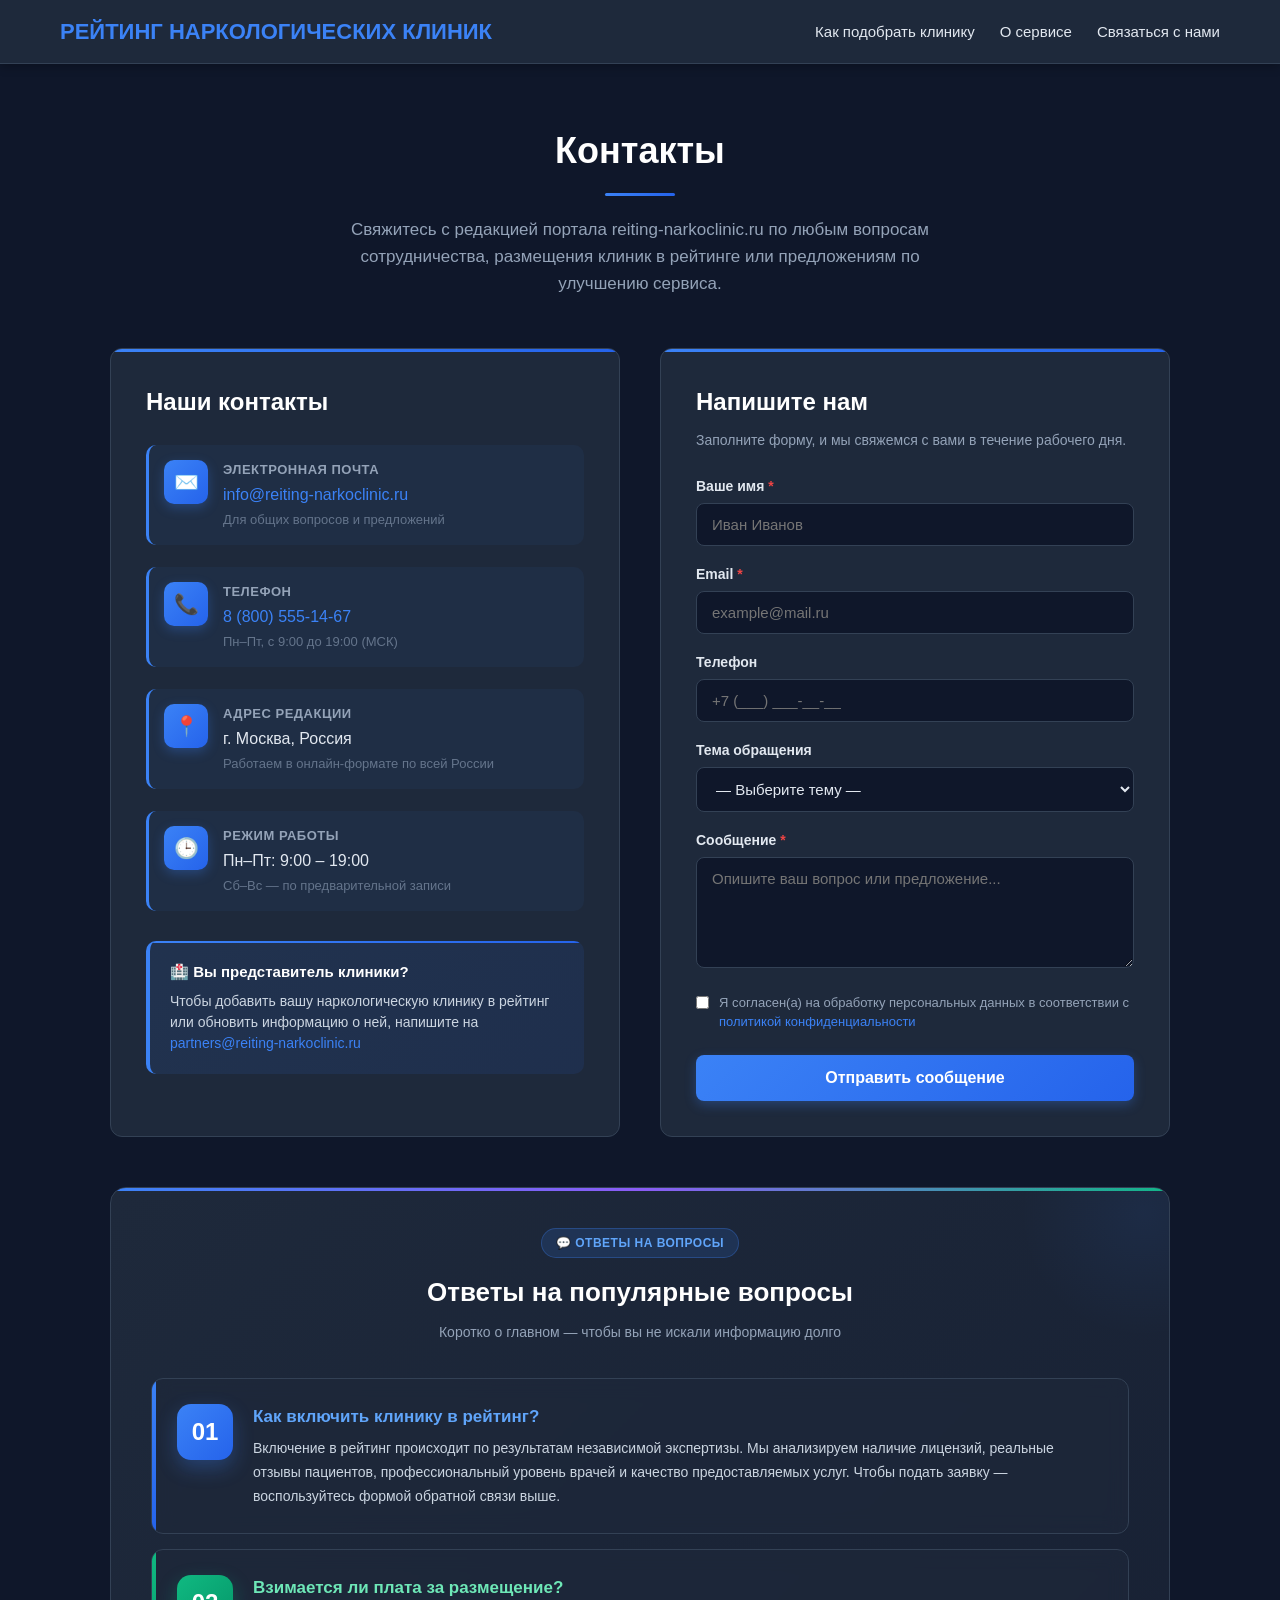
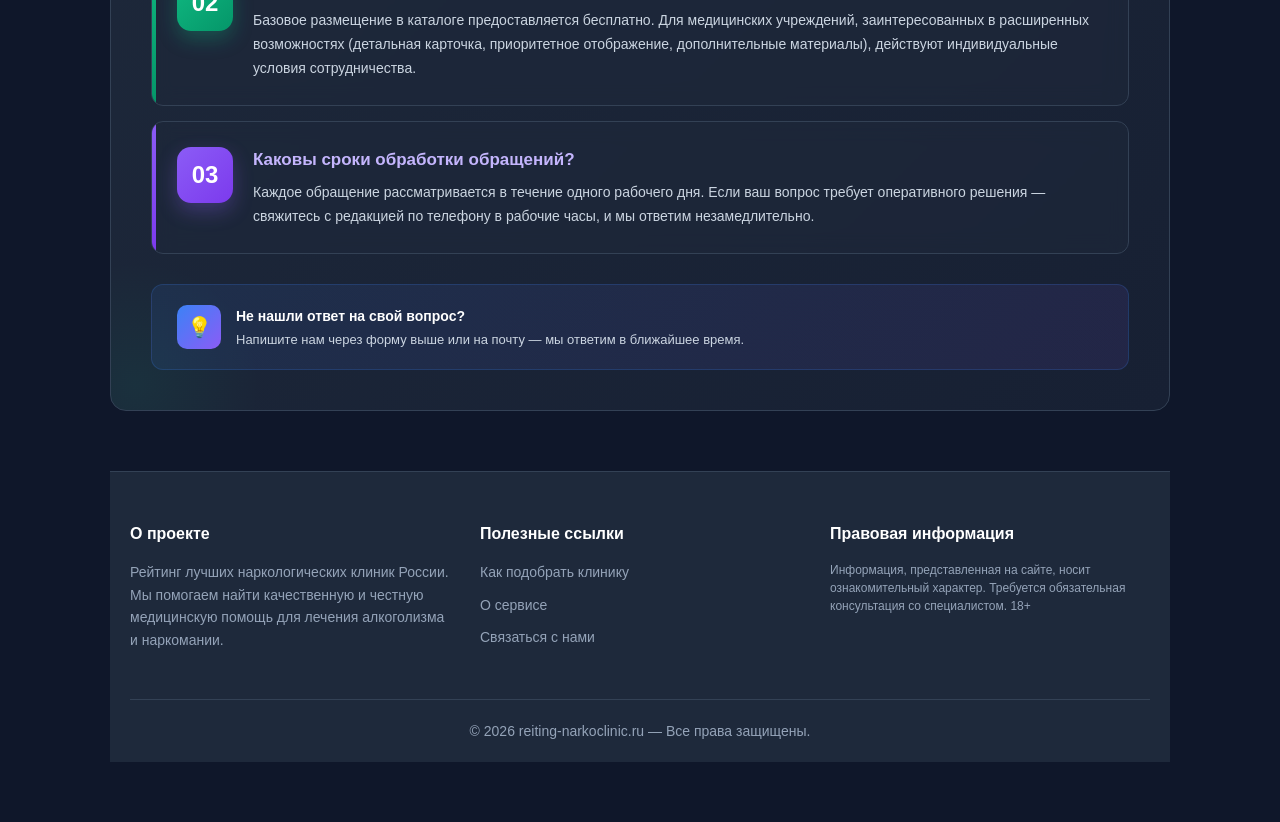
==== commit d0601965: "изменения" ====
--- a/pages/contacts.html
+++ b/pages/contacts.html
@@ -302,92 +302,165 @@
             </div>
 
             <!-- FAQ-блок -->
+            <!-- FAQ-блок (уникализированный дизайн и текст) -->
             <div
-                style="margin-top: 50px; background-color: #1e293b; border-radius: 12px; padding: 35px; border: 1px solid #334155; position: relative; overflow: hidden;">
-                <div
-                    style="position: absolute; top: 0; left: 0; right: 0; height: 3px; background: linear-gradient(90deg, #3b82f6, #2563eb);">
-                </div>
-
-                <h2 style="font-size: 24px; font-weight: 700; color: #ffffff; margin: 0 0 25px 0; text-align: center;">
-                    Частые вопросы
-                </h2>
-                <div style="display: grid; grid-template-columns: repeat(auto-fit, minmax(280px, 1fr)); gap: 25px;">
-
-                    <div style="padding: 20px; background: rgba(59, 130, 246, 0.05); border-radius: 10px; border-left: 3px solid #3b82f6; transition: all 0.3s;"
-                        onmouseover="this.style.background='rgba(59, 130, 246, 0.1)'; this.style.transform='translateY(-3px)';"
-                        onmouseout="this.style.background='rgba(59, 130, 246, 0.05)'; this.style.transform='translateY(0)';">
-                        <div
-                            style="font-size: 16px; font-weight: 600; color: #ffffff; margin-bottom: 8px; display: flex; align-items: center; gap: 8px;">
-                            <span style="font-size: 20px;">❓</span> Как попасть в рейтинг?
-                        </div>
-                        <p style="font-size: 14px; color: #cbd5e1; margin: 0; line-height: 1.6;">
-                            Рейтинг формируется на основе независимого аудита: лицензий, отзывов пациентов, квалификации
-                            врачей и качества услуг. Оставьте заявку через форму выше.
-                        </p>
-                    </div>
-
-                    <div style="padding: 20px; background: rgba(59, 130, 246, 0.05); border-radius: 10px; border-left: 3px solid #3b82f6; transition: all 0.3s;"
-                        onmouseover="this.style.background='rgba(59, 130, 246, 0.1)'; this.style.transform='translateY(-3px)';"
-                        onmouseout="this.style.background='rgba(59, 130, 246, 0.05)'; this.style.transform='translateY(0)';">
-                        <div
-                            style="font-size: 16px; font-weight: 600; color: #ffffff; margin-bottom: 8px; display: flex; align-items: center; gap: 8px;">
-                            <span style="font-size: 20px;">💰</span> Размещение платное?
-                        </div>
-                        <p style="font-size: 14px; color: #cbd5e1; margin: 0; line-height: 1.6;">
-                            Базовое присутствие в каталоге — бесплатно. Премиум-размещение с расширенной карточкой и
-                            приоритетом — по отдельным условиям.
-                        </p>
-                    </div>
-
-                    <div style="padding: 20px; background: rgba(59, 130, 246, 0.05); border-radius: 10px; border-left: 3px solid #3b82f6; transition: all 0.3s;"
-                        onmouseover="this.style.background='rgba(59, 130, 246, 0.1)'; this.style.transform='translateY(-3px)';"
-                        onmouseout="this.style.background='rgba(59, 130, 246, 0.05)'; this.style.transform='translateY(0)';">
-                        <div
-                            style="font-size: 16px; font-weight: 600; color: #ffffff; margin-bottom: 8px; display: flex; align-items: center; gap: 8px;">
-                            <span style="font-size: 20px;">⚡</span> Как быстро отвечают?
-                        </div>
-                        <p style="font-size: 14px; color: #cbd5e1; margin: 0; line-height: 1.6;">
-                            Все обращения обрабатываются в течение 1 рабочего дня. Срочные вопросы по телефону — в
-                            рабочее время редакции.
-                        </p>
-                    </div>
-
-                </div>
+                style="margin-top: 50px; background: linear-gradient(135deg, #1e293b 0%, #172033 100%); border-radius: 16px; padding: 40px; border: 1px solid #334155; position: relative; overflow: hidden;">
+
+                <!-- Декоративные элементы -->
+                <div
+                    style="position: absolute; top: 0; left: 0; right: 0; height: 3px; background: linear-gradient(90deg, #3b82f6, #8b5cf6, #10b981);">
+                </div>
+                <div
+                    style="position: absolute; top: -100px; right: -100px; width: 250px; height: 250px; background: radial-gradient(circle, rgba(59, 130, 246, 0.08) 0%, transparent 70%); border-radius: 50%;">
+                </div>
+                <div
+                    style="position: absolute; bottom: -100px; left: -100px; width: 250px; height: 250px; background: radial-gradient(circle, rgba(16, 185, 129, 0.08) 0%, transparent 70%); border-radius: 50%;">
+                </div>
+
+                <!-- Заголовок -->
+                <div style="text-align: center; margin-bottom: 35px; position: relative;">
+                    <div
+                        style="display: inline-block; background: rgba(59, 130, 246, 0.15); border: 1px solid rgba(59, 130, 246, 0.3); color: #60a5fa; padding: 5px 14px; border-radius: 20px; font-size: 12px; font-weight: 600; margin-bottom: 15px; letter-spacing: 0.5px; text-transform: uppercase;">
+                        💬 Ответы на вопросы
+                    </div>
+                    <h2 style="font-size: 26px; font-weight: 700; color: #ffffff; margin: 0 0 10px 0;">
+                        Ответы на популярные вопросы
+                    </h2>
+                    <p style="font-size: 14px; color: #94a3b8; margin: 0;">Коротко о главном — чтобы вы не искали
+                        информацию долго
+                    </p>
+                </div>
+
+                <!-- Список вопросов -->
+                <div style="display: flex; flex-direction: column; gap: 15px; position: relative;">
+
+                    <!-- Вопрос 1 -->
+                    <div style="background: rgba(30, 41, 59, 0.6); backdrop-filter: blur(10px); border-radius: 12px; padding: 25px; border: 1px solid #334155; display: flex; gap: 20px; align-items: flex-start; transition: all 0.3s; position: relative; overflow: hidden;"
+                        onmouseover="this.style.borderColor='#3b82f6'; this.style.transform='translateX(5px)';"
+                        onmouseout="this.style.borderColor='#334155'; this.style.transform='translateX(0)';">
+                        <div
+                            style="position: absolute; top: 0; left: 0; bottom: 0; width: 4px; background: linear-gradient(180deg, #3b82f6, #2563eb);">
+                        </div>
+                        <div
+                            style="flex: 0 0 56px; width: 56px; height: 56px; background: linear-gradient(135deg, #3b82f6, #2563eb); border-radius: 14px; display: flex; align-items: center; justify-content: center; font-size: 24px; font-weight: 800; color: #ffffff; box-shadow: 0 8px 20px rgba(59, 130, 246, 0.3);">
+                            01
+                        </div>
+                        <div style="flex: 1;">
+                            <h3
+                                style="font-size: 17px; font-weight: 700; color: #ffffff; margin: 0 0 8px 0; display: flex; align-items: center; gap: 10px;">
+                                <span style="color: #60a5fa;">Как включить клинику в рейтинг?</span>
+                            </h3>
+                            <p style="font-size: 14px; color: #cbd5e1; margin: 0; line-height: 1.7;">
+                                Включение в рейтинг происходит по результатам независимой экспертизы. Мы анализируем
+                                наличие
+                                лицензий, реальные отзывы пациентов, профессиональный уровень врачей и качество
+                                предоставляемых
+                                услуг. Чтобы подать заявку — воспользуйтесь формой обратной связи выше.
+                            </p>
+                        </div>
+                    </div>
+
+                    <!-- Вопрос 2 -->
+                    <div style="background: rgba(30, 41, 59, 0.6); backdrop-filter: blur(10px); border-radius: 12px; padding: 25px; border: 1px solid #334155; display: flex; gap: 20px; align-items: flex-start; transition: all 0.3s; position: relative; overflow: hidden;"
+                        onmouseover="this.style.borderColor='#10b981'; this.style.transform='translateX(5px)';"
+                        onmouseout="this.style.borderColor='#334155'; this.style.transform='translateX(0)';">
+                        <div
+                            style="position: absolute; top: 0; left: 0; bottom: 0; width: 4px; background: linear-gradient(180deg, #10b981, #059669);">
+                        </div>
+                        <div
+                            style="flex: 0 0 56px; width: 56px; height: 56px; background: linear-gradient(135deg, #10b981, #059669); border-radius: 14px; display: flex; align-items: center; justify-content: center; font-size: 24px; font-weight: 800; color: #ffffff; box-shadow: 0 8px 20px rgba(16, 185, 129, 0.3);">
+                            02
+                        </div>
+                        <div style="flex: 1;">
+                            <h3
+                                style="font-size: 17px; font-weight: 700; color: #ffffff; margin: 0 0 8px 0; display: flex; align-items: center; gap: 10px;">
+                                <span style="color: #6ee7b7;">Взимается ли плата за размещение?</span>
+                            </h3>
+                            <p style="font-size: 14px; color: #cbd5e1; margin: 0; line-height: 1.7;">
+                                Базовое размещение в каталоге предоставляется бесплатно. Для медицинских учреждений,
+                                заинтересованных в расширенных возможностях (детальная карточка, приоритетное
+                                отображение,
+                                дополнительные материалы), действуют индивидуальные условия сотрудничества.
+                            </p>
+                        </div>
+                    </div>
+
+                    <!-- Вопрос 3 -->
+                    <div style="background: rgba(30, 41, 59, 0.6); backdrop-filter: blur(10px); border-radius: 12px; padding: 25px; border: 1px solid #334155; display: flex; gap: 20px; align-items: flex-start; transition: all 0.3s; position: relative; overflow: hidden;"
+                        onmouseover="this.style.borderColor='#8b5cf6'; this.style.transform='translateX(5px)';"
+                        onmouseout="this.style.borderColor='#334155'; this.style.transform='translateX(0)';">
+                        <div
+                            style="position: absolute; top: 0; left: 0; bottom: 0; width: 4px; background: linear-gradient(180deg, #8b5cf6, #7c3aed);">
+                        </div>
+                        <div
+                            style="flex: 0 0 56px; width: 56px; height: 56px; background: linear-gradient(135deg, #8b5cf6, #7c3aed); border-radius: 14px; display: flex; align-items: center; justify-content: center; font-size: 24px; font-weight: 800; color: #ffffff; box-shadow: 0 8px 20px rgba(139, 92, 246, 0.3);">
+                            03
+                        </div>
+                        <div style="flex: 1;">
+                            <h3
+                                style="font-size: 17px; font-weight: 700; color: #ffffff; margin: 0 0 8px 0; display: flex; align-items: center; gap: 10px;">
+                                <span style="color: #c4b5fd;">Каковы сроки обработки обращений?</span>
+                            </h3>
+                            <p style="font-size: 14px; color: #cbd5e1; margin: 0; line-height: 1.7;">
+                                Каждое обращение рассматривается в течение одного рабочего дня. Если ваш вопрос требует
+                                оперативного
+                                решения — свяжитесь с редакцией по телефону в рабочие часы, и мы ответим
+                                незамедлительно.
+                            </p>
+                        </div>
+                    </div>
+
+                </div>
+
+                <!-- Дополнительный призыв -->
+                <div
+                    style="margin-top: 30px; padding: 20px 25px; background: linear-gradient(135deg, rgba(59, 130, 246, 0.1) 0%, rgba(139, 92, 246, 0.1) 100%); border-radius: 12px; border: 1px solid rgba(59, 130, 246, 0.2); display: flex; align-items: center; gap: 15px; position: relative;">
+                    <div
+                        style="flex: 0 0 44px; width: 44px; height: 44px; background: linear-gradient(135deg, #3b82f6, #8b5cf6); border-radius: 10px; display: flex; align-items: center; justify-content: center; font-size: 20px;">
+                        💡
+                    </div>
+                    <div style="flex: 1;">
+                        <div style="font-size: 14px; color: #ffffff; font-weight: 600; margin-bottom: 3px;">Не нашли
+                            ответ на свой
+                            вопрос?</div>
+                        <div style="font-size: 13px; color: #cbd5e1; line-height: 1.5;">Напишите нам через форму выше
+                            или на почту —
+                            мы ответим в ближайшее время.</div>
+                    </div>
+                </div>
+
             </div>
 
-        </div>
-    </section>
-
-    <footer class="footer">
-        <div class="container">
-            <div class="footer-grid">
-                <div>
-                    <h4>О проекте</h4>
-                    <p style="line-height: 1.6;">Рейтинг лучших наркологических клиник России. Мы помогаем найти
-                        качественную и честную медицинскую помощь для лечения алкоголизма и наркомании.</p>
-                </div>
-                <div>
-                    <h4>Полезные ссылки</h4>
-                    <ul>
-                        <li><a href="./kak-podobrat-kliniky.html">Как подобрать клинику</a></li>
-                        <li><a href="./o-servise.html">О сервисе</a></li>
-                        <li><a href="./contacts.html">Связаться с нами</a></li>
-                    </ul>
-                </div>
-                <div>
-                    <h4>Правовая информация</h4>
-                    <p style="font-size: 12px; line-height: 1.5;">Информация, представленная на сайте, носит
-                        ознакомительный характер. Требуется обязательная консультация со специалистом. 18+</p>
-                </div>
-            </div>
-            <div
-                style="border-top: 1px solid #334155; margin-top: 40px; padding-top: 20px; text-align: center; font-size: 13px; color: #94a3b8;">
-                <p>© 2026 reiting-narkoclinic.ru — Все права защищены.</p>
-            </div>
-        </div>
-    </footer>
-
-    <script src="./scripts/main.js" type="module"></script>
+            <footer class="footer">
+                <div class="container">
+                    <div class="footer-grid">
+                        <div>
+                            <h4>О проекте</h4>
+                            <p style="line-height: 1.6;">Рейтинг лучших наркологических клиник России. Мы помогаем найти
+                                качественную и честную медицинскую помощь для лечения алкоголизма и наркомании.</p>
+                        </div>
+                        <div>
+                            <h4>Полезные ссылки</h4>
+                            <ul>
+                                <li><a href="./kak-podobrat-kliniky.html">Как подобрать клинику</a></li>
+                                <li><a href="./o-servise.html">О сервисе</a></li>
+                                <li><a href="./contacts.html">Связаться с нами</a></li>
+                            </ul>
+                        </div>
+                        <div>
+                            <h4>Правовая информация</h4>
+                            <p style="font-size: 12px; line-height: 1.5;">Информация, представленная на сайте, носит
+                                ознакомительный характер. Требуется обязательная консультация со специалистом. 18+</p>
+                        </div>
+                    </div>
+                    <div
+                        style="border-top: 1px solid #334155; margin-top: 40px; padding-top: 20px; text-align: center; font-size: 13px; color: #94a3b8;">
+                        <p>© 2026 reiting-narkoclinic.ru — Все права защищены.</p>
+                    </div>
+                </div>
+            </footer>
+
+            <script src="./scripts/main.js" type="module"></script>
 
 </body>
 
